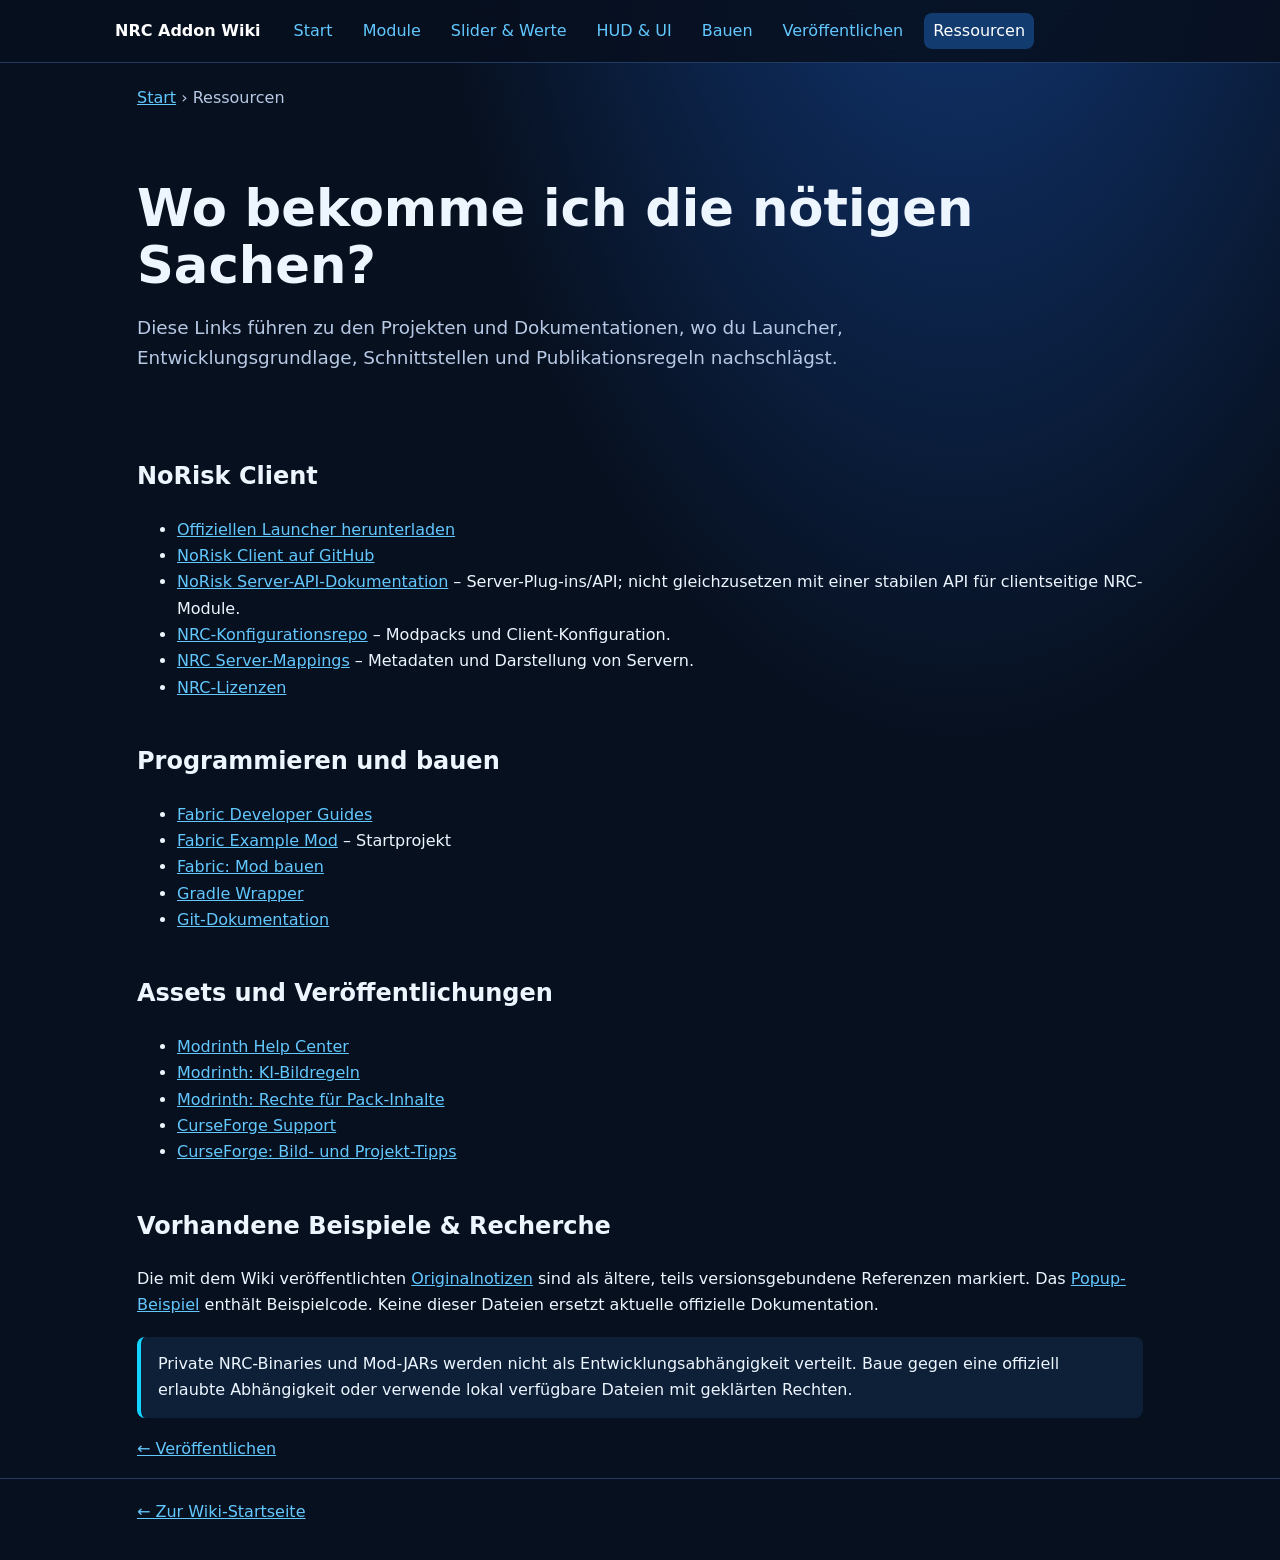
==== docs/ressourcen.html @ ca646191 "docs: build navigable NRC addon mini wiki" ====
<!doctype html><html lang="de"><head><meta charset="utf-8"><meta name="viewport" content="width=device-width,initial-scale=1"><title>Ressourcen für NRC-Addons · NRC Wiki</title><link rel="stylesheet" href="style.css"></head><body><header class="top"><nav class="nav wrap"><a class="brand" href="index.html">NRC Addon Wiki</a><a href="index.html">Start</a><a href="module-erstellen.html">Module</a><a href="slider-einstellungen.html">Slider & Werte</a><a href="hud-ui-popup.html">HUD & UI</a><a href="build-kompatibilitaet.html">Bauen</a><a href="veroeffentlichen.html">Veröffentlichen</a><a aria-current="page" href="ressourcen.html">Ressourcen</a></nav></header><main class="wrap"><p class="crumb"><a href="index.html">Start</a> › Ressourcen</p><section class="hero"><h1>Wo bekomme ich die nötigen Sachen?</h1><p class="lead">Diese Links führen zu den Projekten und Dokumentationen, wo du Launcher, Entwicklungsgrundlage, Schnittstellen und Publikationsregeln nachschlägst.</p></section><h2>NoRisk Client</h2><ul><li><a href="https://norisk.gg/downloads">Offiziellen Launcher herunterladen</a></li><li><a href="https://github.com/NoRiskClient">NoRisk Client auf GitHub</a></li><li><a href="https://docs.norisk.gg/">NoRisk Server-API-Dokumentation</a> – Server-Plug-ins/API; nicht gleichzusetzen mit einer stabilen API für clientseitige NRC-Module.</li><li><a href="https://github.com/NoRiskClient/nrc-configs">NRC-Konfigurationsrepo</a> – Modpacks und Client-Konfiguration.</li><li><a href="https://github.com/NoRiskClient/nrc-server-mappings">NRC Server-Mappings</a> – Metadaten und Darstellung von Servern.</li><li><a href="https://norisk.gg/licenses">NRC-Lizenzen</a></li></ul><h2>Programmieren und bauen</h2><ul><li><a href="https://docs.fabricmc.net/develop/">Fabric Developer Guides</a></li><li><a href="https://github.com/FabricMC/fabric-example-mod">Fabric Example Mod</a> – Startprojekt</li><li><a href="https://docs.fabricmc.net/develop/getting-started/building-a-mod">Fabric: Mod bauen</a></li><li><a href="https://docs.gradle.org/current/userguide/gradle_wrapper.html">Gradle Wrapper</a></li><li><a href="https://git-scm.com/doc">Git-Dokumentation</a></li></ul><h2>Assets und Veröffentlichungen</h2><ul><li><a href="https://support.modrinth.com/en">Modrinth Help Center</a></li><li><a href="https://support.modrinth.com/en/articles/16551575-disclosure-and-usage-of-ai">Modrinth: KI-Bildregeln</a></li><li><a href="https://support.modrinth.com/en/articles/8797527-obtaining-modpack-permissions">Modrinth: Rechte für Pack-Inhalte</a></li><li><a href="https://support.curseforge.com/">CurseForge Support</a></li><li><a href="https://support.curseforge.com/support/solutions/articles/9000199552">CurseForge: Bild- und Projekt-Tipps</a></li></ul><h2>Vorhandene Beispiele & Recherche</h2><p>Die mit dem Wiki veröffentlichten <a href="https://github.com/xJ4NN1K/norisk-client-addon-wiki/tree/main/archive/original-notes">Originalnotizen</a> sind als ältere, teils versionsgebundene Referenzen markiert. Das <a href="https://github.com/xJ4NN1K/norisk-client-addon-wiki/tree/main/archive/examples/norisk-popup">Popup-Beispiel</a> enthält Beispielcode. Keine dieser Dateien ersetzt aktuelle offizielle Dokumentation.</p><div class="notice">Private NRC-Binaries und Mod-JARs werden nicht als Entwicklungsabhängigkeit verteilt. Baue gegen eine offiziell erlaubte Abhängigkeit oder verwende lokal verfügbare Dateien mit geklärten Rechten.</div><p><a href="veroeffentlichen.html">← Veröffentlichen</a></p></main><footer class="foot"><div class="wrap"><a href="index.html">← Zur Wiki-Startseite</a></div></footer></body></html>
---- docs/style.css ----
:root{color-scheme:dark;--bg:#07101f;--panel:#101d31;--line:#213b62;--blue:#0879ff;--cyan:#12d5ff;--ink:#edf5ff;--muted:#b7c9e4}*{box-sizing:border-box}body{margin:0;background:radial-gradient(ellipse at 75% -20%,#123c80 0,transparent 40%),var(--bg);color:var(--ink);font:16px/1.65 system-ui,-apple-system,"Segoe UI",sans-serif}a{color:#62c8ff}a:hover{color:#b4edff}.wrap{max-width:1050px;margin:auto;padding:0 22px}.top{border-bottom:1px solid var(--line);background:#07101fdd;position:sticky;top:0;backdrop-filter:blur(14px);z-index:2}.nav{display:flex;gap:12px;align-items:center;flex-wrap:wrap;padding:13px 0}.brand{font-weight:800;text-decoration:none;color:white;margin-right:12px}.nav a:not(.brand){padding:5px 9px;border-radius:8px;text-decoration:none}.nav a[aria-current=page]{background:#123b70;color:white}.hero{padding:42px 0 24px}.hero h1{font-size:clamp(2rem,5vw,3.2rem);line-height:1.12;margin:.2em 0}.lead{font-size:1.15rem;color:var(--muted);max-width:780px}.notice{padding:14px 17px;border-left:4px solid var(--cyan);background:#0d2038;border-radius:8px;margin:18px 0}.grid{display:grid;grid-template-columns:repeat(auto-fit,minmax(245px,1fr));gap:16px;margin:24px 0 40px}.card{display:block;background:linear-gradient(145deg,#132744,#0c1728);border:1px solid var(--line);padding:18px;border-radius:14px;color:var(--ink);text-decoration:none;transition:transform .15s,border-color .15s}.card:hover{transform:translateY(-2px);border-color:var(--cyan);color:white}.card h2,.card h3{margin:.1em 0 .4em}.card p{margin:.2em 0;color:var(--muted)}main{padding-bottom:40px}h2{margin-top:1.7em}h3{margin-top:1.3em}.steps li{margin:.6em 0}.code{overflow:auto;background:#050b14;border:1px solid var(--line);padding:14px;border-radius:9px;color:#d3e8ff}.crumb{color:var(--muted);margin-top:22px}.banner{display:block;width:100%;height:auto;border:1px solid #146fff;border-radius:18px;background:#000;margin:24px 0}.small{font-size:.92rem;color:var(--muted)}.table{border-collapse:collapse;width:100%;margin:20px 0}.table th,.table td{border:1px solid var(--line);padding:10px;text-align:left;vertical-align:top}.table th{background:#102b50}.foot{border-top:1px solid var(--line);color:var(--muted);padding:20px 0 35px}.btn{display:inline-block;background:linear-gradient(100deg,var(--blue),#0052cc);color:white;text-decoration:none;padding:10px 15px;border-radius:9px;font-weight:700}.btn:hover{color:white;filter:brightness(1.12)}@media(max-width:600px){.wrap{padding:0 15px}.nav{gap:4px}.nav a:not(.brand){padding:4px 6px;font-size:.9rem}}
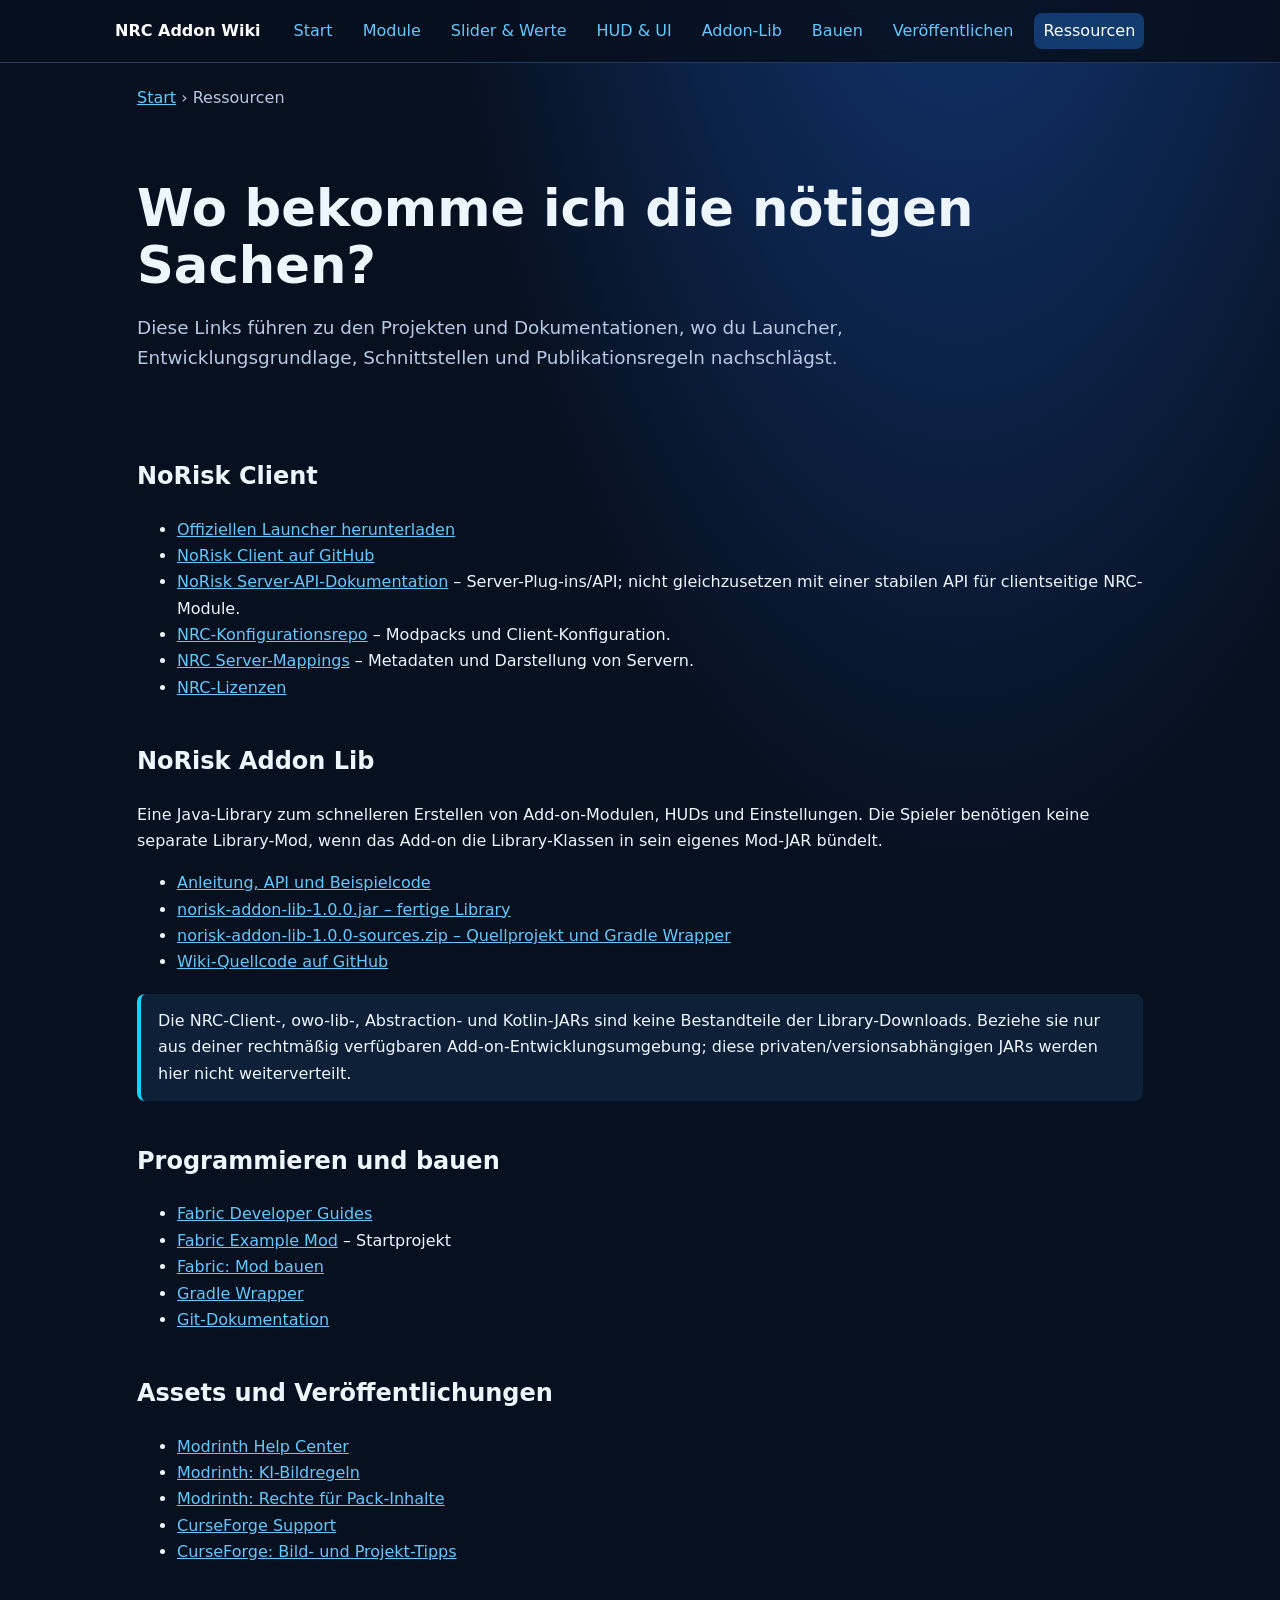
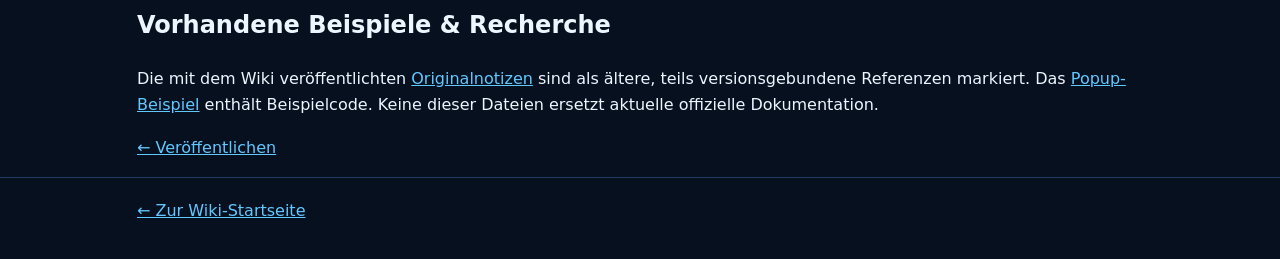
==== commit 2cfdfa09: "Add NoRisk Addon Lib to wiki Add documentation, source bundle, and compiled library downloads." ====
--- a/docs/ressourcen.html
+++ b/docs/ressourcen.html
@@ -1,2 +1,69 @@
-<!doctype html><html lang="de"><head><meta charset="utf-8"><meta name="viewport" content="width=device-width,initial-scale=1"><title>Ressourcen für NRC-Addons · NRC Wiki</title><link rel="stylesheet" href="style.css"></head><body><header class="top"><nav class="nav wrap"><a class="brand" href="index.html">NRC Addon Wiki</a><a href="index.html">Start</a><a href="module-erstellen.html">Module</a><a href="slider-einstellungen.html">Slider & Werte</a><a href="hud-ui-popup.html">HUD & UI</a><a href="build-kompatibilitaet.html">Bauen</a><a href="veroeffentlichen.html">Veröffentlichen</a><a aria-current="page" href="ressourcen.html">Ressourcen</a></nav></header><main class="wrap"><p class="crumb"><a href="index.html">Start</a> › Ressourcen</p><section class="hero"><h1>Wo bekomme ich die nötigen Sachen?</h1><p class="lead">Diese Links führen zu den Projekten und Dokumentationen, wo du Launcher, Entwicklungsgrundlage, Schnittstellen und Publikationsregeln nachschlägst.</p></section><h2>NoRisk Client</h2><ul><li><a href="https://norisk.gg/downloads">Offiziellen Launcher herunterladen</a></li><li><a href="https://github.com/NoRiskClient">NoRisk Client auf GitHub</a></li><li><a href="https://docs.norisk.gg/">NoRisk Server-API-Dokumentation</a> – Server-Plug-ins/API; nicht gleichzusetzen mit einer stabilen API für clientseitige NRC-Module.</li><li><a href="https://github.com/NoRiskClient/nrc-configs">NRC-Konfigurationsrepo</a> – Modpacks und Client-Konfiguration.</li><li><a href="https://github.com/NoRiskClient/nrc-server-mappings">NRC Server-Mappings</a> – Metadaten und Darstellung von Servern.</li><li><a href="https://norisk.gg/licenses">NRC-Lizenzen</a></li></ul><h2>Programmieren und bauen</h2><ul><li><a href="https://docs.fabricmc.net/develop/">Fabric Developer Guides</a></li><li><a href="https://github.com/FabricMC/fabric-example-mod">Fabric Example Mod</a> – Startprojekt</li><li><a href="https://docs.fabricmc.net/develop/getting-started/building-a-mod">Fabric: Mod bauen</a></li><li><a href="https://docs.gradle.org/current/userguide/gradle_wrapper.html">Gradle Wrapper</a></li><li><a href="https://git-scm.com/doc">Git-Dokumentation</a></li></ul><h2>Assets und Veröffentlichungen</h2><ul><li><a href="https://support.modrinth.com/en">Modrinth Help Center</a></li><li><a href="https://support.modrinth.com/en/articles/16551575-disclosure-and-usage-of-ai">Modrinth: KI-Bildregeln</a></li><li><a href="https://support.modrinth.com/en/articles/8797527-obtaining-modpack-permissions">Modrinth: Rechte für Pack-Inhalte</a></li><li><a href="https://support.curseforge.com/">CurseForge Support</a></li><li><a href="https://support.curseforge.com/support/solutions/articles/9000199552">CurseForge: Bild- und Projekt-Tipps</a></li></ul><h2>Vorhandene Beispiele & Recherche</h2><p>Die mit dem Wiki veröffentlichten <a href="https://github.com/xJ4NN1K/norisk-client-addon-wiki/tree/main/archive/original-notes">Originalnotizen</a> sind als ältere, teils versionsgebundene Referenzen markiert. Das <a href="https://github.com/xJ4NN1K/norisk-client-addon-wiki/tree/main/archive/examples/norisk-popup">Popup-Beispiel</a> enthält Beispielcode. Keine dieser Dateien ersetzt aktuelle offizielle Dokumentation.</p><div class="notice">Private NRC-Binaries und Mod-JARs werden nicht als Entwicklungsabhängigkeit verteilt. Baue gegen eine offiziell erlaubte Abhängigkeit oder verwende lokal verfügbare Dateien mit geklärten Rechten.</div><p><a href="veroeffentlichen.html">← Veröffentlichen</a></p></main><footer class="foot"><div class="wrap"><a href="index.html">← Zur Wiki-Startseite</a></div></footer></body></html>
-
+<!doctype html>
+<html lang="de">
+<head>
+  <meta charset="utf-8">
+  <meta name="viewport" content="width=device-width,initial-scale=1">
+  <title>Ressourcen für NRC-Addons · NRC Wiki</title>
+  <link rel="stylesheet" href="style.css">
+</head>
+<body>
+  <header class="top">
+    <nav class="nav wrap">
+      <a class="brand" href="index.html">NRC Addon Wiki</a>
+      <a href="index.html">Start</a>
+      <a href="module-erstellen.html">Module</a>
+      <a href="slider-einstellungen.html">Slider &amp; Werte</a>
+      <a href="hud-ui-popup.html">HUD &amp; UI</a>
+      <a href="addon-lib.html">Addon-Lib</a>
+      <a href="build-kompatibilitaet.html">Bauen</a>
+      <a href="veroeffentlichen.html">Veröffentlichen</a>
+      <a aria-current="page" href="ressourcen.html">Ressourcen</a>
+    </nav>
+  </header>
+  <main class="wrap">
+    <p class="crumb"><a href="index.html">Start</a> › Ressourcen</p>
+    <section class="hero">
+      <h1>Wo bekomme ich die nötigen Sachen?</h1>
+      <p class="lead">Diese Links führen zu den Projekten und Dokumentationen, wo du Launcher, Entwicklungsgrundlage, Schnittstellen und Publikationsregeln nachschlägst.</p>
+    </section>
+    <h2>NoRisk Client</h2>
+    <ul>
+      <li><a href="https://norisk.gg/downloads">Offiziellen Launcher herunterladen</a></li>
+      <li><a href="https://github.com/NoRiskClient">NoRisk Client auf GitHub</a></li>
+      <li><a href="https://docs.norisk.gg/">NoRisk Server-API-Dokumentation</a> – Server-Plug-ins/API; nicht gleichzusetzen mit einer stabilen API für clientseitige NRC-Module.</li>
+      <li><a href="https://github.com/NoRiskClient/nrc-configs">NRC-Konfigurationsrepo</a> – Modpacks und Client-Konfiguration.</li>
+      <li><a href="https://github.com/NoRiskClient/nrc-server-mappings">NRC Server-Mappings</a> – Metadaten und Darstellung von Servern.</li>
+      <li><a href="https://norisk.gg/licenses">NRC-Lizenzen</a></li>
+    </ul>
+    <h2>NoRisk Addon Lib</h2>
+    <p>Eine Java-Library zum schnelleren Erstellen von Add-on-Modulen, HUDs und Einstellungen. Die Spieler benötigen keine separate Library-Mod, wenn das Add-on die Library-Klassen in sein eigenes Mod-JAR bündelt.</p>
+    <ul>
+      <li><a href="addon-lib.html">Anleitung, API und Beispielcode</a></li>
+      <li><a href="norisk-addon-lib-1.0.0.jar" download>norisk-addon-lib-1.0.0.jar – fertige Library</a></li>
+      <li><a href="norisk-addon-lib-1.0.0-sources.zip" download>norisk-addon-lib-1.0.0-sources.zip – Quellprojekt und Gradle Wrapper</a></li>
+      <li><a href="https://github.com/xJ4NN1K/norisk-client-addon-wiki/tree/main/docs">Wiki-Quellcode auf GitHub</a></li>
+    </ul>
+    <div class="notice">Die NRC-Client-, owo-lib-, Abstraction- und Kotlin-JARs sind keine Bestandteile der Library-Downloads. Beziehe sie nur aus deiner rechtmäßig verfügbaren Add-on-Entwicklungsumgebung; diese privaten/versionsabhängigen JARs werden hier nicht weiterverteilt.</div>
+    <h2>Programmieren und bauen</h2>
+    <ul>
+      <li><a href="https://docs.fabricmc.net/develop/">Fabric Developer Guides</a></li>
+      <li><a href="https://github.com/FabricMC/fabric-example-mod">Fabric Example Mod</a> – Startprojekt</li>
+      <li><a href="https://docs.fabricmc.net/develop/getting-started/building-a-mod">Fabric: Mod bauen</a></li>
+      <li><a href="https://docs.gradle.org/current/userguide/gradle_wrapper.html">Gradle Wrapper</a></li>
+      <li><a href="https://git-scm.com/doc">Git-Dokumentation</a></li>
+    </ul>
+    <h2>Assets und Veröffentlichungen</h2>
+    <ul>
+      <li><a href="https://support.modrinth.com/en">Modrinth Help Center</a></li>
+      <li><a href="https://support.modrinth.com/en/articles/16551575-disclosure-and-usage-of-ai">Modrinth: KI-Bildregeln</a></li>
+      <li><a href="https://support.modrinth.com/en/articles/8797527-obtaining-modpack-permissions">Modrinth: Rechte für Pack-Inhalte</a></li>
+      <li><a href="https://support.curseforge.com/">CurseForge Support</a></li>
+      <li><a href="https://support.curseforge.com/support/solutions/articles/9000199552">CurseForge: Bild- und Projekt-Tipps</a></li>
+    </ul>
+    <h2>Vorhandene Beispiele &amp; Recherche</h2>
+    <p>Die mit dem Wiki veröffentlichten <a href="https://github.com/xJ4NN1K/norisk-client-addon-wiki/tree/main/archive/original-notes">Originalnotizen</a> sind als ältere, teils versionsgebundene Referenzen markiert. Das <a href="https://github.com/xJ4NN1K/norisk-client-addon-wiki/tree/main/archive/examples/norisk-popup">Popup-Beispiel</a> enthält Beispielcode. Keine dieser Dateien ersetzt aktuelle offizielle Dokumentation.</p>
+    <p><a href="veroeffentlichen.html">← Veröffentlichen</a></p>
+  </main>
+  <footer class="foot"><div class="wrap"><a href="index.html">← Zur Wiki-Startseite</a></div></footer>
+</body>
+</html>
